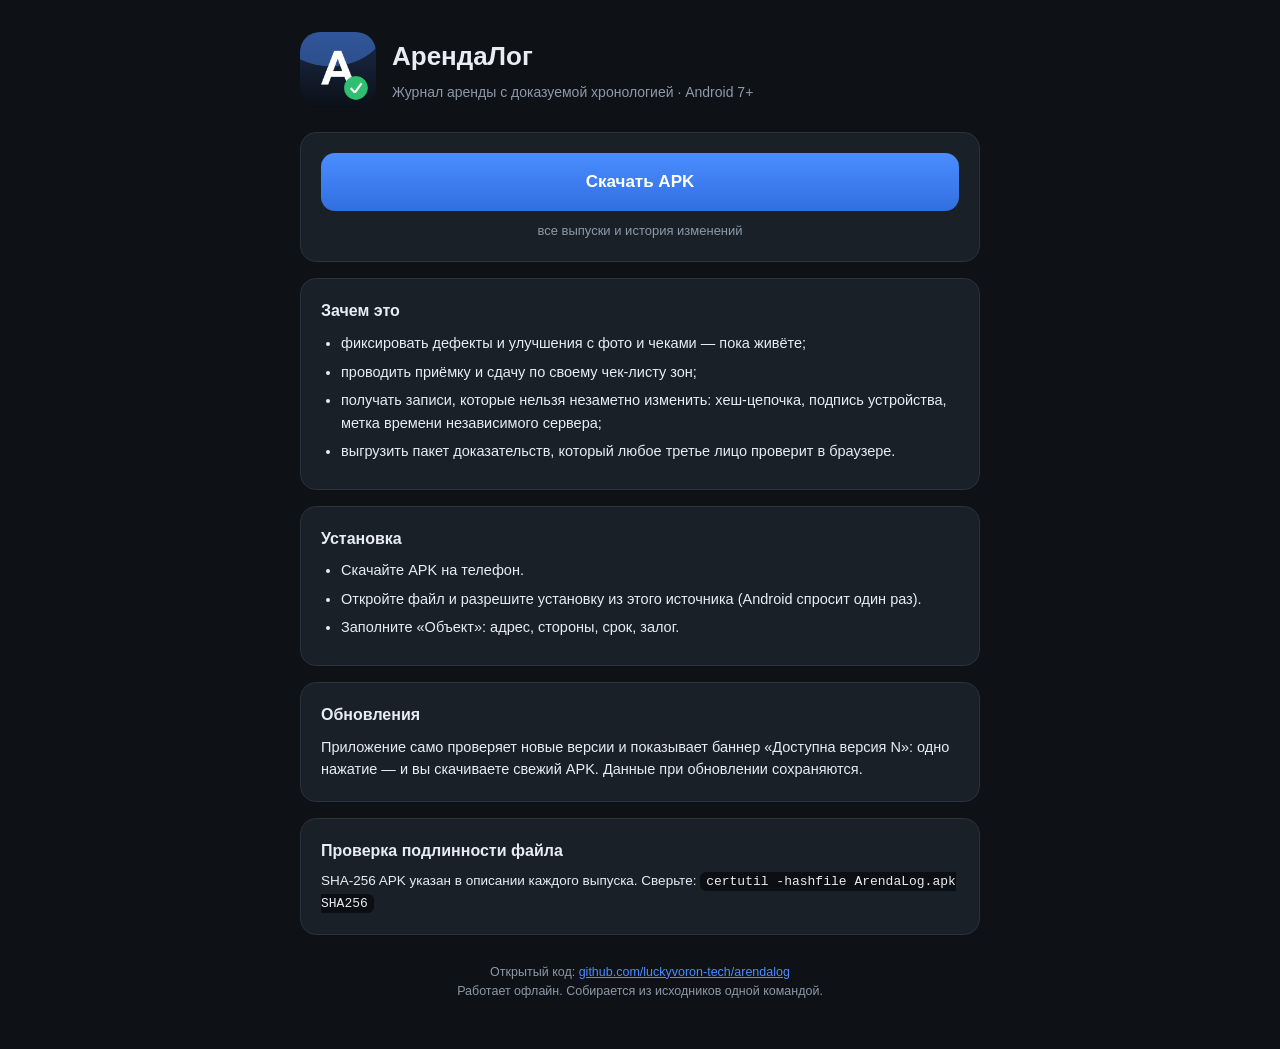
==== docs/index.html @ 9b9ca46d "Автообновление через GitHub Releases, страница скачивания, зоны и общий доступ" ====
<!DOCTYPE html>
<html lang="ru">
<head>
<meta charset="utf-8">
<meta name="viewport" content="width=device-width, initial-scale=1">
<title>АрендаЛог — журнал аренды с доказуемой хронологией</title>
<meta name="description" content="Android-приложение для арендатора: фиксирует дефекты, улучшения, чеки, приёмку и сдачу жилья с хеш-цепочкой, подписями и метками времени RFC 3161.">
<style>
  :root { --bg:#0e1116; --card:#1a2027; --line:#2a323d; --txt:#e8edf3; --muted:#8d99a8; --accent:#4c8dff; --ok:#2fbf71; }
  * { box-sizing:border-box; }
  body { margin:0; background:var(--bg); color:var(--txt); font:16px/1.55 -apple-system,"Segoe UI",Roboto,sans-serif; }
  .wrap { max-width:720px; margin:0 auto; padding:32px 20px 48px; }
  header { display:flex; gap:16px; align-items:center; margin-bottom:24px; }
  header img { width:76px; height:76px; border-radius:20px; }
  h1 { font-size:26px; margin:0 0 6px; }
  .sub { color:var(--muted); font-size:14px; }
  .card { background:var(--card); border:1px solid var(--line); border-radius:16px; padding:20px; margin:16px 0; }
  .btn { display:block; text-align:center; background:linear-gradient(180deg,var(--accent),#2f6fe0); color:#fff;
         text-decoration:none; font-weight:700; padding:16px; border-radius:14px; font-size:17px; }
  .btn:active { transform:scale(.99); }
  .link { display:block; text-align:center; color:var(--muted); font-size:13px; margin-top:10px; text-decoration:none; }
  ul { margin:8px 0 0; padding-left:20px; }
  li { margin:6px 0; font-size:14.5px; }
  code { background:#0b0e12; padding:2px 6px; border-radius:6px; font-size:13px; }
  .ok { color:var(--ok); }
  .grid { display:grid; grid-template-columns:1fr 1fr; gap:10px; }
  @media (max-width:560px) { .grid { grid-template-columns:1fr; } }
  footer { color:var(--muted); font-size:12.5px; text-align:center; margin-top:28px; }
  a { color:var(--accent); }
</style>
</head>
<body>
<div class="wrap">

  <header>
    <img src="icon-512.png" alt="АрендаЛог">
    <div>
      <h1>АрендаЛог</h1>
      <div class="sub">Журнал аренды с доказуемой хронологией · Android 7+</div>
    </div>
  </header>

  <div class="card">
    <a class="btn" href="https://github.com/luckyvoron-tech/arendalog/releases/latest/download/ArendaLog.apk">Скачать APK</a>
    <a class="link" href="https://github.com/luckyvoron-tech/arendalog/releases">все выпуски и история изменений</a>
  </div>

  <div class="card">
    <b>Зачем это</b>
    <ul>
      <li>фиксировать дефекты и улучшения с фото и чеками — пока живёте;</li>
      <li>проводить приёмку и сдачу по своему чек-листу зон;</li>
      <li>получать записи, которые нельзя незаметно изменить: хеш-цепочка, подпись устройства, метка времени независимого сервера;</li>
      <li>выгрузить пакет доказательств, который любое третье лицо проверит в браузере.</li>
    </ul>
  </div>

  <div class="card">
    <b>Установка</b>
    <ul>
      <li>Скачайте APK на телефон.</li>
      <li>Откройте файл и разрешите установку из этого источника (Android спросит один раз).</li>
      <li>Заполните «Объект»: адрес, стороны, срок, залог.</li>
    </ul>
  </div>

  <div class="card">
    <b>Обновления</b>
    <p style="margin:8px 0 0;font-size:14.5px">Приложение само проверяет новые версии и показывает баннер «Доступна версия N»: одно нажатие — и вы скачиваете свежий APK. Данные при обновлении сохраняются.</p>
  </div>

  <div class="card">
    <b>Проверка подлинности файла</b>
    <p style="margin:8px 0 0;font-size:13.5px">SHA-256 APK указан в описании каждого выпуска. Сверьте: <code>certutil -hashfile ArendaLog.apk SHA256</code></p>
  </div>

  <footer>
    Открытый код: <a href="https://github.com/luckyvoron-tech/arendalog">github.com/luckyvoron-tech/arendalog</a><br>
    Работает офлайн. Собирается из исходников одной командой.
  </footer>
</div>
</body>
</html>
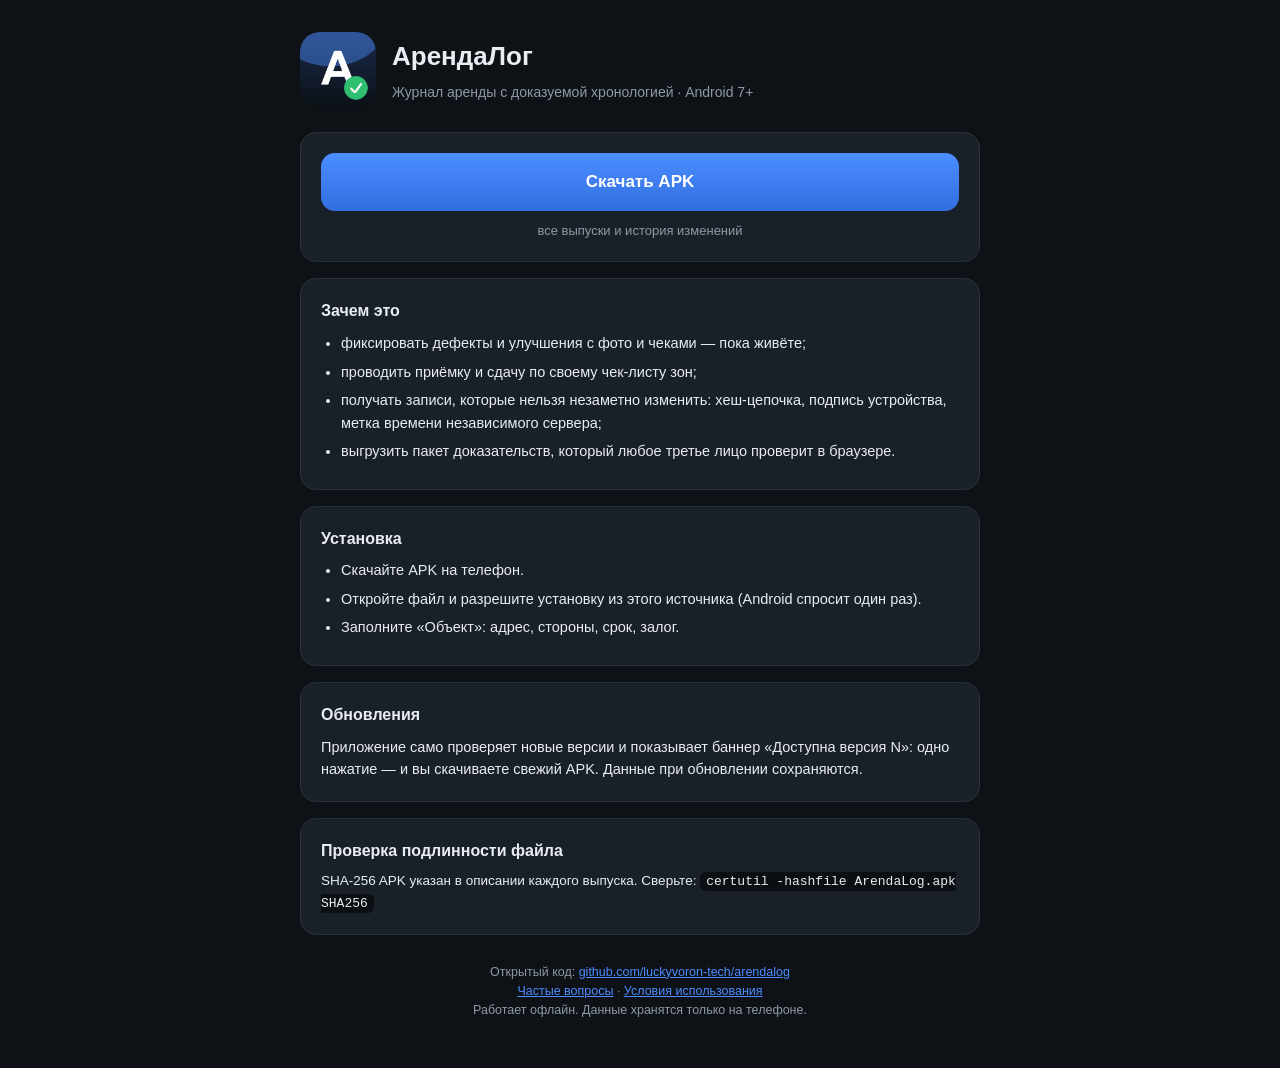
==== commit 0d76e844: "1.0.4: фото в чек-листе приёмки, простые формулировки, помощь и условия, напоминание о копии" ====
--- a/docs/index.html
+++ b/docs/index.html
@@ -76,7 +76,9 @@
 
   <footer>
     Открытый код: <a href="https://github.com/luckyvoron-tech/arendalog">github.com/luckyvoron-tech/arendalog</a><br>
-    Работает офлайн. Собирается из исходников одной командой.
+    <a href="https://github.com/luckyvoron-tech/arendalog/blob/main/docs/faq.md">Частые вопросы</a> ·
+    <a href="https://github.com/luckyvoron-tech/arendalog/blob/main/docs/terms.md">Условия использования</a><br>
+    Работает офлайн. Данные хранятся только на телефоне.
   </footer>
 </div>
 </body>
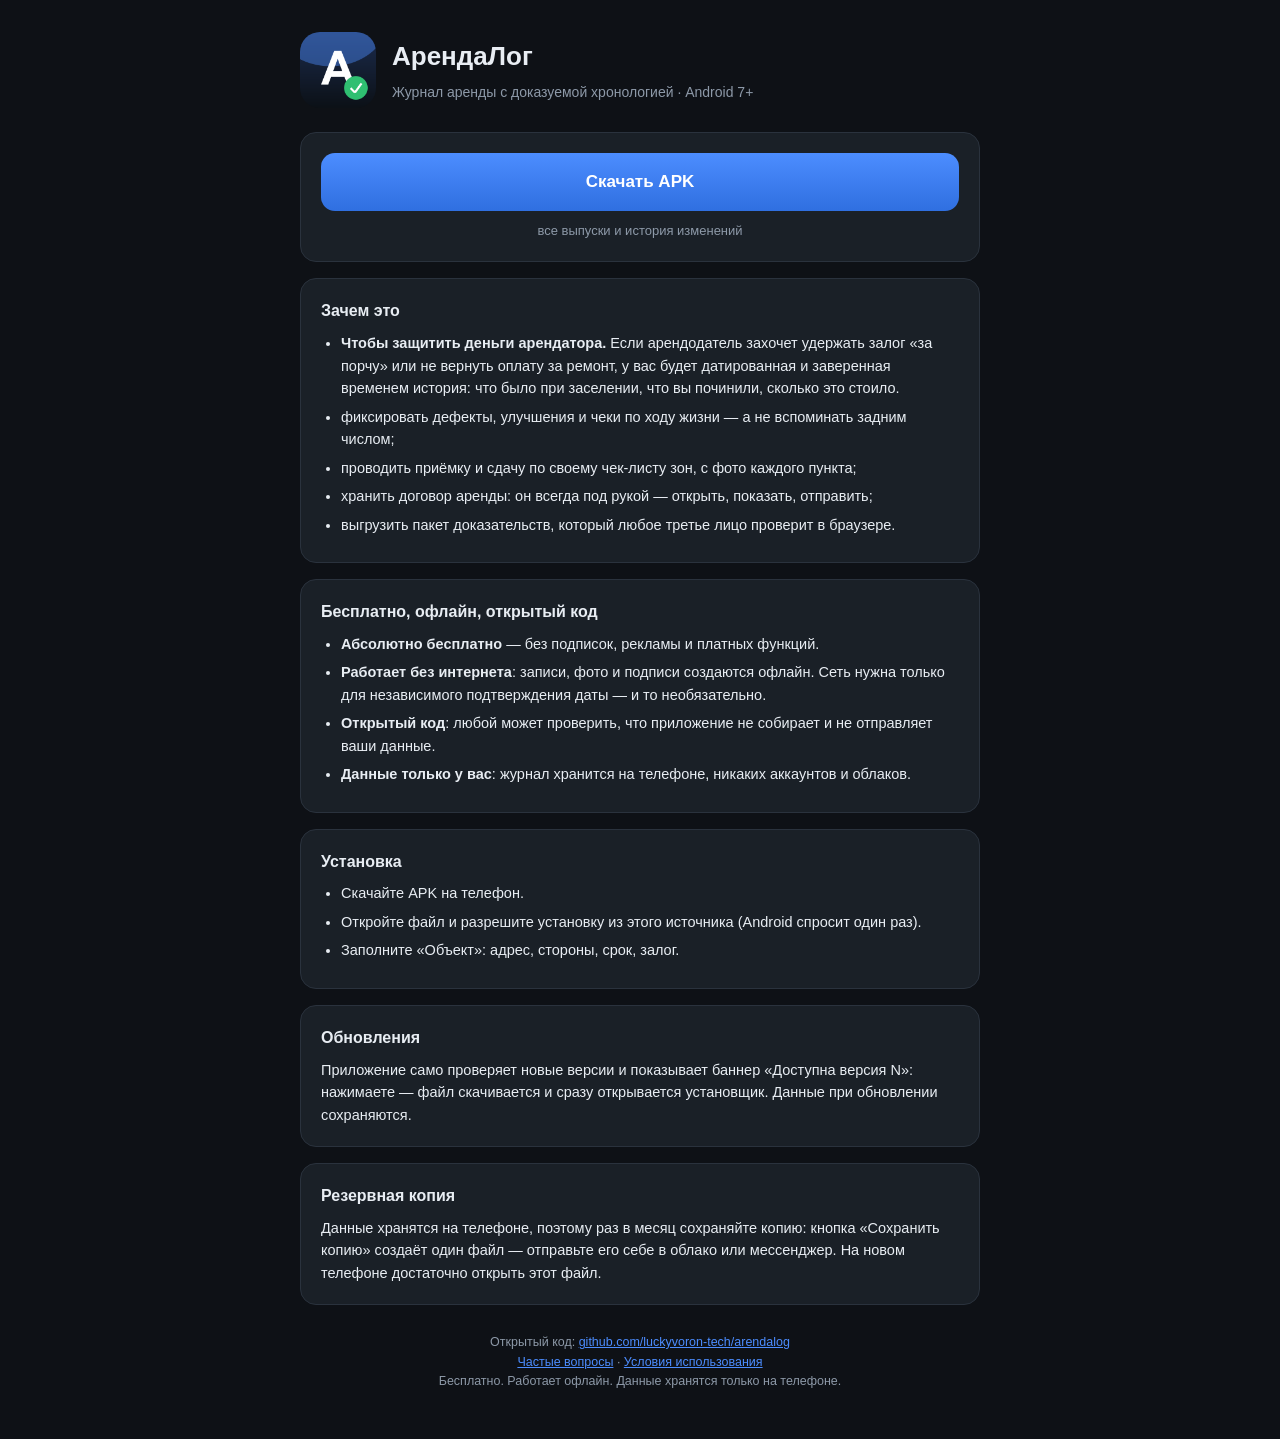
==== commit 41612149: "1.0.5: только офлайн, договор в приложении, установка обновления из приложения, старт с середины сро" ====
--- a/docs/index.html
+++ b/docs/index.html
@@ -48,10 +48,21 @@
   <div class="card">
     <b>Зачем это</b>
     <ul>
-      <li>фиксировать дефекты и улучшения с фото и чеками — пока живёте;</li>
-      <li>проводить приёмку и сдачу по своему чек-листу зон;</li>
-      <li>получать записи, которые нельзя незаметно изменить: хеш-цепочка, подпись устройства, метка времени независимого сервера;</li>
+      <li><b>Чтобы защитить деньги арендатора.</b> Если арендодатель захочет удержать залог «за порчу» или не вернуть оплату за ремонт, у вас будет датированная и заверенная временем история: что было при заселении, что вы починили, сколько это стоило.</li>
+      <li>фиксировать дефекты, улучшения и чеки по ходу жизни — а не вспоминать задним числом;</li>
+      <li>проводить приёмку и сдачу по своему чек-листу зон, с фото каждого пункта;</li>
+      <li>хранить договор аренды: он всегда под рукой — открыть, показать, отправить;</li>
       <li>выгрузить пакет доказательств, который любое третье лицо проверит в браузере.</li>
+    </ul>
+  </div>
+
+  <div class="card">
+    <b>Бесплатно, офлайн, открытый код</b>
+    <ul>
+      <li><b>Абсолютно бесплатно</b> — без подписок, рекламы и платных функций.</li>
+      <li><b>Работает без интернета</b>: записи, фото и подписи создаются офлайн. Сеть нужна только для независимого подтверждения даты — и то необязательно.</li>
+      <li><b>Открытый код</b>: любой может проверить, что приложение не собирает и не отправляет ваши данные.</li>
+      <li><b>Данные только у вас</b>: журнал хранится на телефоне, никаких аккаунтов и облаков.</li>
     </ul>
   </div>
 
@@ -66,19 +77,19 @@
 
   <div class="card">
     <b>Обновления</b>
-    <p style="margin:8px 0 0;font-size:14.5px">Приложение само проверяет новые версии и показывает баннер «Доступна версия N»: одно нажатие — и вы скачиваете свежий APK. Данные при обновлении сохраняются.</p>
+    <p style="margin:8px 0 0;font-size:14.5px">Приложение само проверяет новые версии и показывает баннер «Доступна версия N»: нажимаете — файл скачивается и сразу открывается установщик. Данные при обновлении сохраняются.</p>
   </div>
 
   <div class="card">
-    <b>Проверка подлинности файла</b>
-    <p style="margin:8px 0 0;font-size:13.5px">SHA-256 APK указан в описании каждого выпуска. Сверьте: <code>certutil -hashfile ArendaLog.apk SHA256</code></p>
+    <b>Резервная копия</b>
+    <p style="margin:8px 0 0;font-size:14.5px">Данные хранятся на телефоне, поэтому раз в месяц сохраняйте копию: кнопка «Сохранить копию» создаёт один файл — отправьте его себе в облако или мессенджер. На новом телефоне достаточно открыть этот файл.</p>
   </div>
 
   <footer>
     Открытый код: <a href="https://github.com/luckyvoron-tech/arendalog">github.com/luckyvoron-tech/arendalog</a><br>
     <a href="https://github.com/luckyvoron-tech/arendalog/blob/main/docs/faq.md">Частые вопросы</a> ·
     <a href="https://github.com/luckyvoron-tech/arendalog/blob/main/docs/terms.md">Условия использования</a><br>
-    Работает офлайн. Данные хранятся только на телефоне.
+    Бесплатно. Работает офлайн. Данные хранятся только на телефоне.
   </footer>
 </div>
 </body>
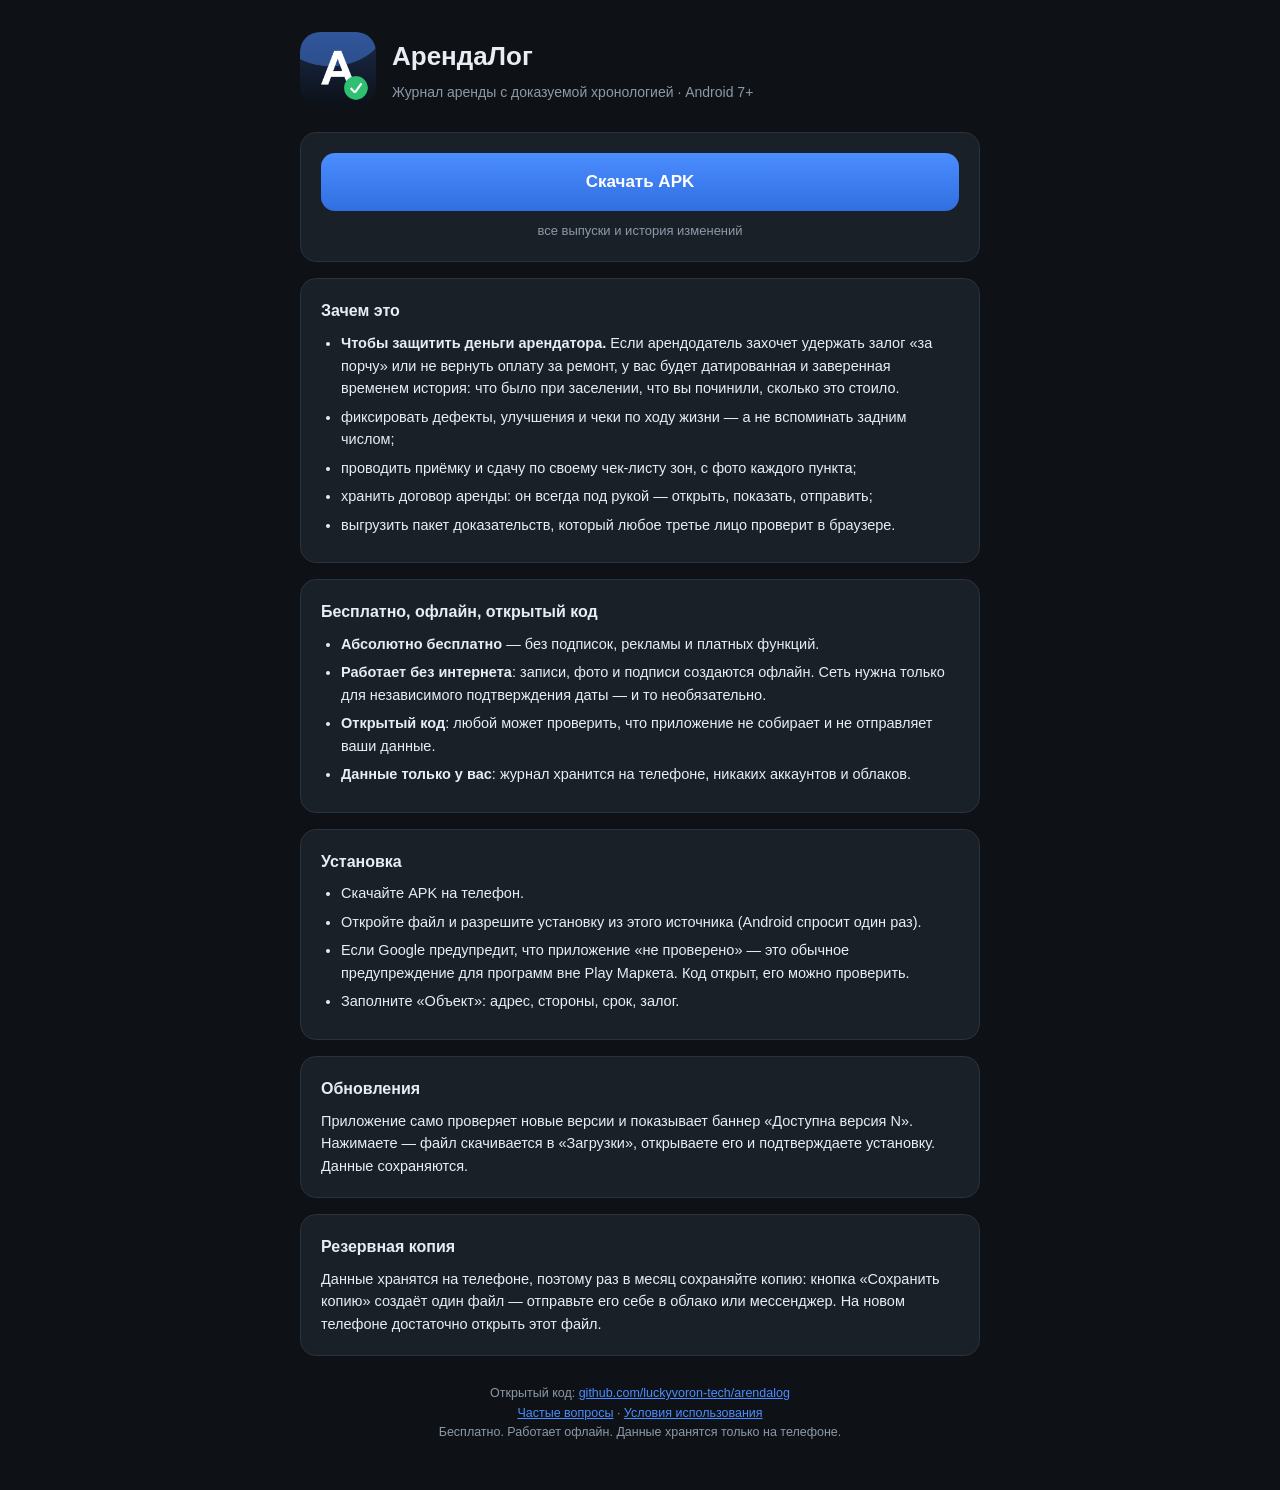
==== commit 6162d34a: "1.0.7: убрано разрешение на установку приложений — причина предупреждения Play Protect" ====
--- a/docs/index.html
+++ b/docs/index.html
@@ -71,13 +71,14 @@
     <ul>
       <li>Скачайте APK на телефон.</li>
       <li>Откройте файл и разрешите установку из этого источника (Android спросит один раз).</li>
+      <li>Если Google предупредит, что приложение «не проверено» — это обычное предупреждение для программ вне Play Маркета. Код открыт, его можно проверить.</li>
       <li>Заполните «Объект»: адрес, стороны, срок, залог.</li>
     </ul>
   </div>
 
   <div class="card">
     <b>Обновления</b>
-    <p style="margin:8px 0 0;font-size:14.5px">Приложение само проверяет новые версии и показывает баннер «Доступна версия N»: нажимаете — файл скачивается и сразу открывается установщик. Данные при обновлении сохраняются.</p>
+    <p style="margin:8px 0 0;font-size:14.5px">Приложение само проверяет новые версии и показывает баннер «Доступна версия N». Нажимаете — файл скачивается в «Загрузки», открываете его и подтверждаете установку. Данные сохраняются.</p>
   </div>
 
   <div class="card">
